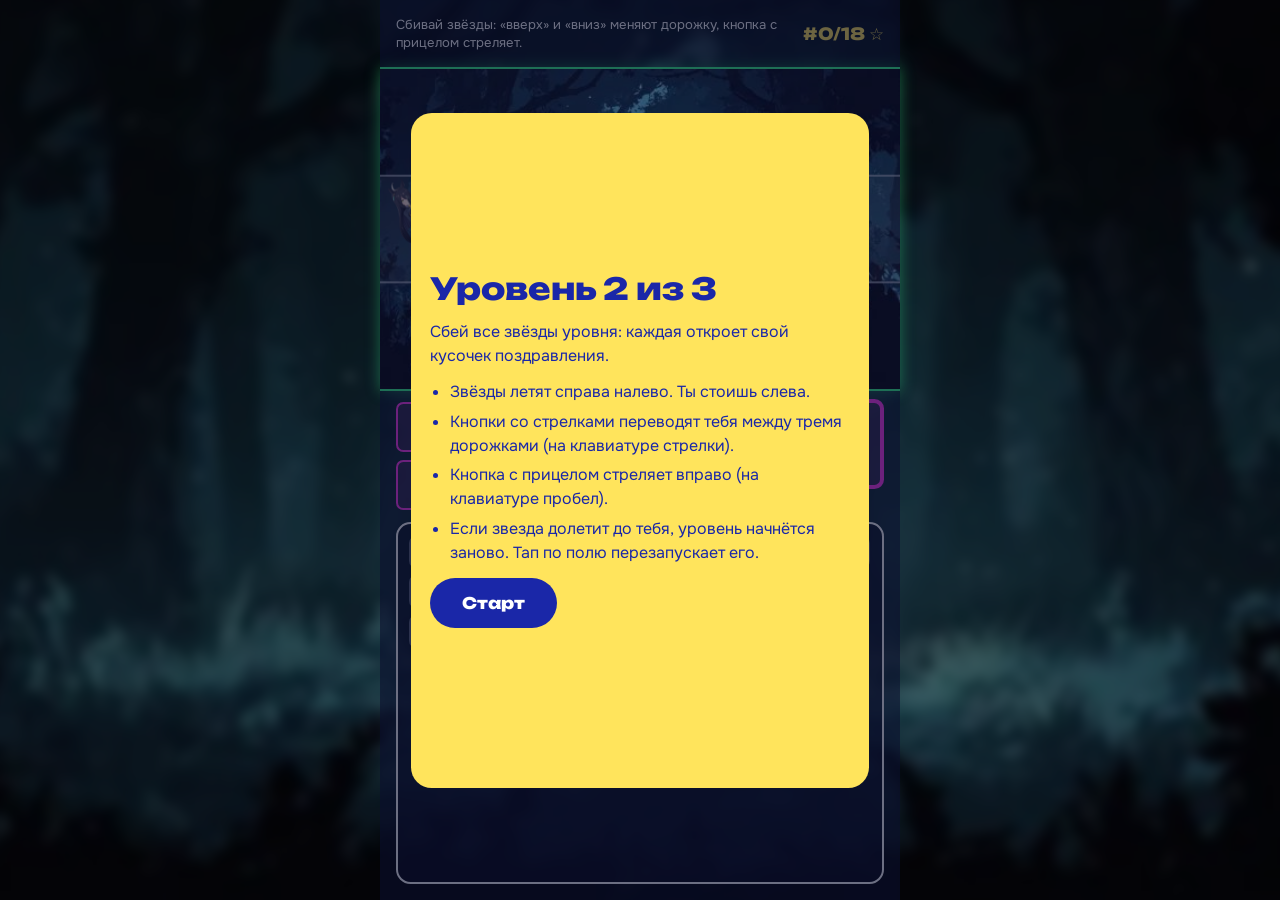
==== level2.html @ eef908d8 "added main topic of project" ====
<!doctype html>
<html lang="ru">
  <head>
    <meta charset="UTF-8" />
    <meta
      name="viewport"
      content="width=device-width, initial-scale=1.0, maximum-scale=1.0, user-scalable=no"
    />
    <title>Уровень 2 — с днём рождения!</title>
    <link rel="preconnect" href="https://fonts.googleapis.com" />
    <link rel="preconnect" href="https://fonts.gstatic.com" crossorigin />
    <link
      href="https://fonts.googleapis.com/css2?family=Onest:wght@400;500;600&family=Unbounded:wght@600;800&display=swap"
      rel="stylesheet"
    />
    <link rel="stylesheet" href="css/style.css" />
  </head>
  <body data-level="2" data-from="7" data-to="12" data-next="level3.html">
    <div class="bg" style="background-image: url('assets/bg2.jpg')"></div>

    <div class="app" id="app">
      <!-- Шапка: инструкция и счётчик -->
      <header class="top">
        <p class="top__guide">Сбивай звёзды: «вверх» и «вниз» меняют дорожку, кнопка с прицелом стреляет.</p>
        <div class="top__count">#<span id="count">0</span>/<span id="total">18</span> ☆</div>
      </header>

      <!-- Игровое поле -->
      <div class="field" id="field" style="background-image: url('assets/bg2.jpg')">
        <canvas id="canvas"></canvas>
        <div class="over" id="over" hidden>
          <h2 class="over__title">Игра окончена</h2>
          <p>Звезда долетела до тебя. Тапни по полю, чтобы начать уровень заново.</p>
        </div>
      </div>

      <!-- Управление -->
      <div class="controls" id="controls">
        <div class="controls__move">
          <button class="pad pad--move" id="upBtn" type="button" aria-label="Вверх"><svg viewBox="0 0 24 24" aria-hidden="true"><path d="M12 3 L3 14 H9 V21 H15 V14 H21 Z" fill="currentColor"/></svg></button>
          <button class="pad pad--move" id="downBtn" type="button" aria-label="Вниз"><svg viewBox="0 0 24 24" aria-hidden="true"><path d="M12 21 L3 10 H9 V3 H15 V10 H21 Z" fill="currentColor"/></svg></button>
        </div>
        <button class="pad pad--fire" id="fireBtn" type="button" aria-label="Огонь"><svg viewBox="0 0 24 24" aria-hidden="true" fill="none" stroke="currentColor" stroke-width="2" stroke-linecap="round"><circle cx="12" cy="12" r="6.5"/><path d="M12 2v6M12 16v6M2 12h6M16 12h6"/><circle cx="12" cy="12" r="1.2" fill="currentColor"/></svg></button>
      </div>

      <!-- Собранные фрагменты поздравления -->
      <section class="panel" aria-label="Фрагменты поздравления">
        <ol class="chips" id="chips"></ol>
      </section>

      <!-- Правила -->
      <div class="backdrop" id="rules">
        <div class="modal" role="dialog" aria-modal="true" aria-labelledby="rulesTitle">
          <h1 class="modal__title" id="rulesTitle">Уровень 2 из 3</h1>
          <p>Сбей все звёзды уровня: каждая откроет свой кусочек поздравления.</p>
          <ul class="modal__list">
            <li>Звёзды летят справа налево. Ты стоишь слева.</li>
            <li>Кнопки со стрелками переводят тебя между тремя дорожками (на клавиатуре стрелки).</li>
            <li>Кнопка с прицелом стреляет вправо (на клавиатуре пробел).</li>
            <li>Если звезда долетит до тебя, уровень начнётся заново. Тап по полю перезапускает его.</li>
          </ul>
          <button class="btn" id="startBtn" type="button">Старт</button>
        </div>
      </div>

      <div class="dim"></div>
    <div class="done" id="done">
      <h2 class="done__title">Уровень 2 пройден!</h2>
      <a class="btn" id="nextBtn" href="level3.html">Следующий уровень</a>
    </div>
    </div>

    <script src="js/fragments.js"></script>
    <script src="js/game.js"></script>
  </body>
</html>
---- css/style.css ----
:root {
  --night: #0b1030;
  --line: #3dff8f; /* границы игрового поля */
  --pad: #ff3df0; /* кнопки управления */
  --lemon: #ffe45c;
  --deep: #1a27a8;
  --white: #ffffff;

  --font-display: 'Unbounded', system-ui, sans-serif;
  --font-body: 'Onest', system-ui, sans-serif;
}

*,
*::before,
*::after {
  box-sizing: border-box;
}

[hidden] {
  display: none !important;
}

html,
body {
  height: 100%;
  margin: 0;
  overflow: hidden;
}

body {
  font-family: var(--font-body);
  font-size: 1rem;
  line-height: 1.5;
  color: var(--white);
  background: var(--night);
}

:focus-visible {
  outline: 3px solid var(--lemon);
  outline-offset: 3px;
}

/* ---------- Фон страницы (тот же, что у поля, но тёмный и размытый) ---------- */
.bg {
  position: fixed;
  inset: -12px;
  background-size: cover;
  background-position: center;
  filter: blur(6px) brightness(0.4);
}

/* ---------- Каркас: одна колонка, как на макете ---------- */
.app {
  position: relative;
  z-index: 1;
  display: flex;
  flex-direction: column;
  width: min(100%, 520px);
  height: 100dvh;
  margin: 0 auto;
}

.top {
  display: flex;
  align-items: center;
  justify-content: space-between;
  gap: 0.8rem;
  min-height: 4.2rem;
  padding: 0.6rem 1rem;
}

.top__guide {
  margin: 0;
  font-size: 0.82rem;
  line-height: 1.35;
}

.top__count {
  flex: none;
  font-family: var(--font-display);
  font-weight: 800;
  font-size: 1.05rem;
  color: var(--lemon);
  white-space: nowrap;
}

.field {
  position: relative;
  flex: 0 0 clamp(210px, 36dvh, 360px);
  overflow: hidden;
  background-size: cover;
  background-position: center;
  border-top: 2px solid var(--line);
  border-bottom: 2px solid var(--line);
  box-shadow: 0 0 14px rgba(61, 255, 143, 0.35);
}

#canvas {
  position: absolute;
  inset: 0;
  width: 100%;
  height: 100%;
  display: block;
}

/* ---------- Кнопки управления ---------- */
.controls {
  position: relative;
  z-index: 2;
  display: flex;
  align-items: flex-start;
  justify-content: space-between;
  padding: 0.7rem 1rem 0;
}

.controls__move {
  display: flex;
  flex-direction: column;
  gap: 0.5rem;
}

.pad {
  display: grid;
  place-items: center;
  color: var(--pad);
  background: rgba(255, 61, 240, 0.14);
  border: 2px solid var(--pad);
  cursor: pointer;
  touch-action: manipulation;
  user-select: none;
  -webkit-user-select: none;
  -webkit-tap-highlight-color: transparent;
}

.pad svg {
  width: 1.7rem;
  height: 1.7rem;
}

.pad:active {
  background: rgba(255, 61, 240, 0.4);
}

.pad--move {
  width: 5.2rem;
  height: 3.1rem;
  border-radius: 0.45rem;
}

.pad--fire {
  width: 5.6rem;
  height: 5.6rem;
  margin-top: -0.2rem;
  border-width: 4px;
  border-radius: 0.6rem;
}

.pad--fire svg {
  width: 3.2rem;
  height: 3.2rem;
}

/* ---------- Панель с фрагментами ---------- */
.panel {
  flex: 1;
  min-height: 0;
  margin: 0.8rem 1rem 1rem;
  padding: 0.7rem;
  overflow: auto;
  background: rgba(8, 10, 30, 0.5);
  border: 2px solid var(--white);
  border-radius: 0.9rem;
}

.chips {
  display: flex;
  flex-wrap: wrap;
  gap: 0.45rem;
  margin: 0;
  padding: 0;
  list-style: none;
}

.chip {
  padding: 0.3rem 0.6rem;
  font-size: 0.88rem;
  line-height: 1.35;
  color: #c4c9de;
  background: rgba(160, 165, 190, 0.25);
  border: 2px solid rgba(200, 205, 225, 0.5);
  border-radius: 0.45rem;
  transition: background 0.25s ease, color 0.25s ease;
}

.chip--empty {
  min-width: 2.8rem;
  text-align: center;
  opacity: 0.75;
}

.chip--open {
  color: var(--white);
  background: rgba(255, 255, 255, 0.14);
}

.chip--open b {
  margin-right: 0.35rem;
  color: var(--lemon);
}

.chip--new {
  color: var(--deep);
  background: var(--lemon);
  border-color: var(--lemon);
  animation: chip-in 0.25s ease-out;
}

.chip--new b {
  color: var(--deep);
}

@keyframes chip-in {
  from {
    transform: scale(0.85);
  }
  to {
    transform: scale(1);
  }
}

/* ---------- Game Over ---------- */
.over {
  position: absolute;
  inset: 0;
  z-index: 4;
  display: grid;
  place-content: center;
  gap: 0.4rem;
  padding: 1rem;
  text-align: center;
  background: rgba(11, 16, 48, 0.75);
  cursor: pointer;
}

.over__title {
  margin: 0;
  font-family: var(--font-display);
  font-weight: 800;
  font-size: 1.5rem;
  color: var(--pad);
}

.over p {
  margin: 0;
  font-size: 0.95rem;
}

/* ---------- Окно с правилами ---------- */
.backdrop {
  position: absolute;
  inset: 0;
  z-index: 20;
  display: grid;
  place-items: center;
  background: rgba(11, 16, 48, 0.6);
}

.modal {
  display: flex;
  flex-direction: column;
  align-items: flex-start;
  justify-content: center;
  gap: 0.8rem;
  width: 88%;
  height: 75%;
  padding: 1.2rem;
  overflow: auto;
  color: var(--deep);
  background: var(--lemon);
  border-radius: 1.3rem;
}

.modal p {
  margin: 0;
}

.modal__title {
  margin: 0;
  font-family: var(--font-display);
  font-weight: 800;
  font-size: clamp(1.3rem, 6vw, 1.9rem);
  line-height: 1.15;
}

.modal__list {
  margin: 0;
  padding-left: 1.2rem;
}

.modal__list li + li {
  margin-top: 0.35rem;
}

.btn {
  padding: 0.95rem 2rem;
  font-family: var(--font-display);
  font-weight: 800;
  font-size: 1rem;
  color: var(--white);
  text-decoration: none;
  background: var(--deep);
  border: 0;
  border-radius: 999px;
  cursor: pointer;
  touch-action: manipulation;
}

.btn:active {
  transform: translateY(2px);
}

/* ---------- Конец уровня и финал ---------- */
.dim {
  position: absolute;
  inset: 0;
  z-index: 21;
  background: rgba(0, 0, 0, 0.3);
  opacity: 0;
  pointer-events: none;
  transition: opacity 0.6s ease;
}

.is-done .dim,
.is-win .dim {
  opacity: 1;
}

.is-done .controls,
.is-win .controls {
  visibility: hidden;
}

.done {
  position: absolute;
  inset: 0;
  z-index: 22;
  display: grid;
  place-content: center;
  justify-items: center;
  gap: 1rem;
  padding: 1.5rem;
  text-align: center;
  opacity: 0;
  pointer-events: none;
  transition: opacity 0.5s ease 0.3s;
}

.is-done .done {
  opacity: 1;
  pointer-events: auto;
}

.done__title {
  margin: 0;
  font-family: var(--font-display);
  font-weight: 800;
  font-size: clamp(1.6rem, 7vw, 2.3rem);
  line-height: 1.15;
  color: var(--lemon);
  text-shadow: 0 2px 12px rgba(0, 0, 0, 0.6);
}

.done .btn {
  background: var(--pad);
  color: var(--night);
}

.win {
  position: absolute;
  inset: 0;
  z-index: 23;
  opacity: 0;
  pointer-events: none;
  transition: opacity 1s ease 0.7s;
}

.is-win .win {
  opacity: 1;
  pointer-events: auto;
}

.win__bg {
  position: absolute;
  inset: 0;
  background: radial-gradient(ellipse at 70% 85%, #4a2fb0 0%, var(--night) 70%);
}

.win__content {
  position: relative;
  display: flex;
  flex-direction: column;
  height: 100%;
}

.win__text {
  flex: 1;
  min-height: 0;
  padding: 1.2rem 1.2rem 0.5rem;
  overflow: auto;
}

.win__title {
  margin: 0 0 1rem;
  font-family: var(--font-display);
  font-weight: 800;
  font-size: clamp(1.9rem, 9vw, 2.9rem);
  line-height: 1.1;
  color: var(--lemon);
}

.win__message {
  margin: 0;
  font-size: 1.05rem;
  line-height: 1.7;
}

.dragon {
  flex: none;
  align-self: flex-end;
  width: min(82%, 420px);
  margin: 0 2% 1%;
  transform-origin: 70% 90%;
  animation: sway 4s ease-in-out infinite;
}

.dragon svg {
  display: block;
  width: 100%;
  height: auto;
  max-height: 36dvh;
}

#wing {
  transform-box: fill-box;
  transform-origin: 15% 100%;
  animation: flap 1.8s ease-in-out infinite;
}

.fire {
  position: absolute;
  inset: 0;
  width: 100%;
  height: 100%;
  pointer-events: none;
}

@keyframes sway {
  0%,
  100% {
    transform: translateY(0) rotate(-2deg);
  }
  50% {
    transform: translateY(-10px) rotate(2deg);
  }
}

@keyframes flap {
  0%,
  100% {
    transform: rotate(-5deg);
  }
  50% {
    transform: rotate(9deg);
  }
}

@media (prefers-reduced-motion: reduce) {
  .dragon,
  #wing,
  .chip--new {
    animation: none;
  }
}
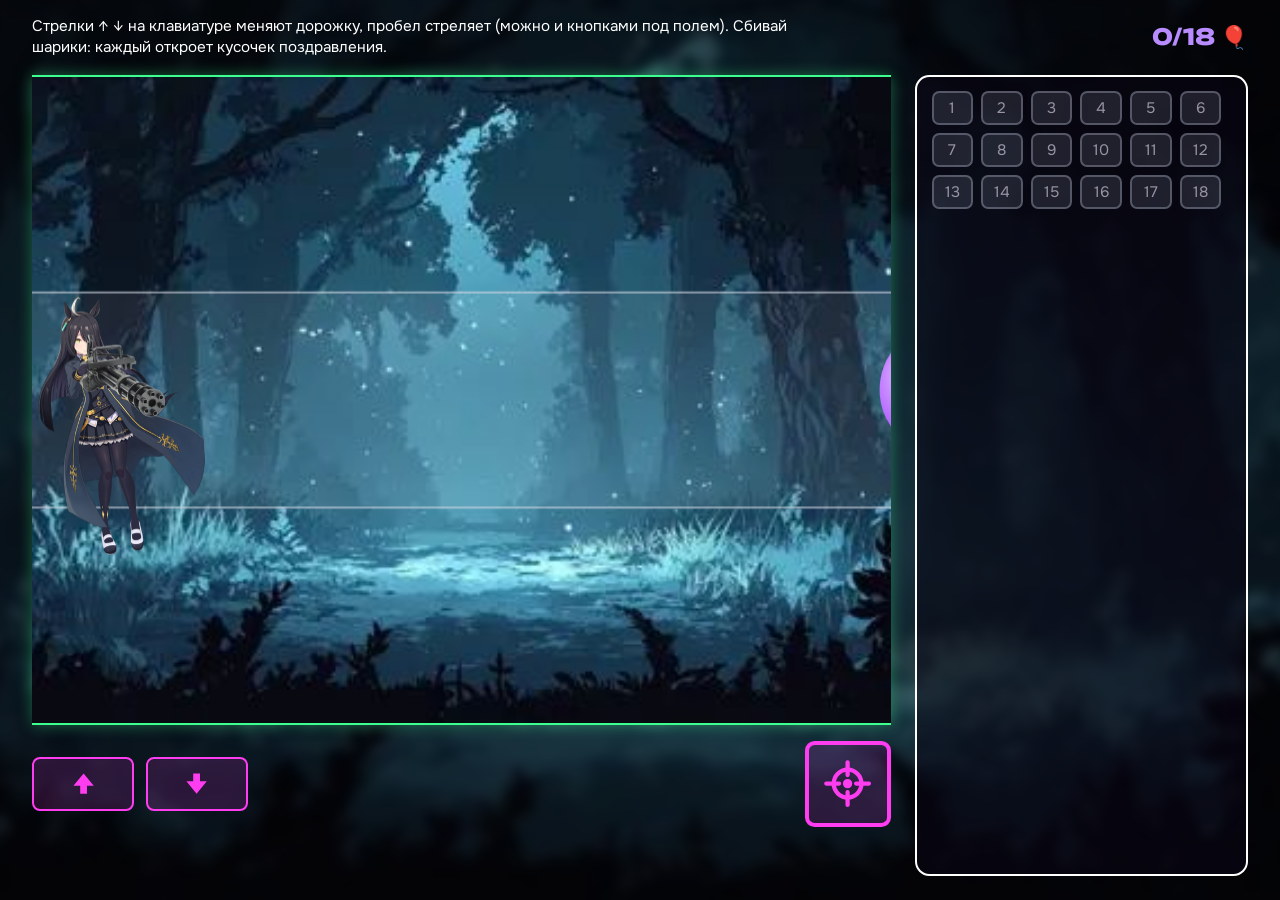
==== commit cfd5f214: "realised all idea of project" ====
--- a/level2.html
+++ b/level2.html
@@ -2,10 +2,7 @@
 <html lang="ru">
   <head>
     <meta charset="UTF-8" />
-    <meta
-      name="viewport"
-      content="width=device-width, initial-scale=1.0, maximum-scale=1.0, user-scalable=no"
-    />
+    <meta name="viewport" content="width=device-width, initial-scale=1.0" />
     <title>Уровень 2 — с днём рождения!</title>
     <link rel="preconnect" href="https://fonts.googleapis.com" />
     <link rel="preconnect" href="https://fonts.gstatic.com" crossorigin />
@@ -21,8 +18,8 @@
     <div class="app" id="app">
       <!-- Шапка: инструкция и счётчик -->
       <header class="top">
-        <p class="top__guide">Сбивай звёзды: «вверх» и «вниз» меняют дорожку, кнопка с прицелом стреляет.</p>
-        <div class="top__count">#<span id="count">0</span>/<span id="total">18</span> ☆</div>
+        <p class="top__guide">Стрелки ↑ ↓ на клавиатуре меняют дорожку, пробел стреляет (можно и кнопками под полем). Сбивай шарики: каждый откроет кусочек поздравления.</p>
+        <div class="top__count"><span id="count">0</span>/<span id="total">18</span> 🎈</div>
       </header>
 
       <!-- Игровое поле -->
@@ -30,7 +27,7 @@
         <canvas id="canvas"></canvas>
         <div class="over" id="over" hidden>
           <h2 class="over__title">Игра окончена</h2>
-          <p>Звезда долетела до тебя. Тапни по полю, чтобы начать уровень заново.</p>
+          <p>Шарик долетел до тебя. Тапни по полю, чтобы начать уровень заново.</p>
         </div>
       </div>
 
@@ -48,20 +45,6 @@
         <ol class="chips" id="chips"></ol>
       </section>
 
-      <!-- Правила -->
-      <div class="backdrop" id="rules">
-        <div class="modal" role="dialog" aria-modal="true" aria-labelledby="rulesTitle">
-          <h1 class="modal__title" id="rulesTitle">Уровень 2 из 3</h1>
-          <p>Сбей все звёзды уровня: каждая откроет свой кусочек поздравления.</p>
-          <ul class="modal__list">
-            <li>Звёзды летят справа налево. Ты стоишь слева.</li>
-            <li>Кнопки со стрелками переводят тебя между тремя дорожками (на клавиатуре стрелки).</li>
-            <li>Кнопка с прицелом стреляет вправо (на клавиатуре пробел).</li>
-            <li>Если звезда долетит до тебя, уровень начнётся заново. Тап по полю перезапускает его.</li>
-          </ul>
-          <button class="btn" id="startBtn" type="button">Старт</button>
-        </div>
-      </div>
 
       <div class="dim"></div>
     <div class="done" id="done">
--- a/css/style.css
+++ b/css/style.css
@@ -1,9 +1,9 @@
 :root {
-  --night: #0b1030;
+  --black: #0a0612;
+  --purple: #b88cff; /* акцент вместо жёлтого */
+  --hub-bg: #8c53f2; /* фон карточки главной страницы */
   --line: #3dff8f; /* границы игрового поля */
   --pad: #ff3df0; /* кнопки управления */
-  --lemon: #ffe45c;
-  --deep: #1a27a8;
   --white: #ffffff;
 
   --font-display: 'Unbounded', system-ui, sans-serif;
@@ -24,7 +24,6 @@
 body {
   height: 100%;
   margin: 0;
-  overflow: hidden;
 }
 
 body {
@@ -32,11 +31,11 @@
   font-size: 1rem;
   line-height: 1.5;
   color: var(--white);
-  background: var(--night);
+  background: var(--black);
 }
 
 :focus-visible {
-  outline: 3px solid var(--lemon);
+  outline: 3px solid var(--purple);
   outline-offset: 3px;
 }
 
@@ -49,44 +48,53 @@
   filter: blur(6px) brightness(0.4);
 }
 
-/* ---------- Каркас: одна колонка, как на макете ---------- */
+/* ---------- Каркас: поле слева, фрагменты справа ---------- */
 .app {
   position: relative;
   z-index: 1;
-  display: flex;
-  flex-direction: column;
-  width: min(100%, 520px);
+  display: grid;
+  grid-template-columns: minmax(0, 1fr) clamp(280px, 26vw, 400px);
+  grid-template-rows: auto auto 1fr;
+  column-gap: 1.5rem;
+  width: min(100%, 1500px);
+  height: 100vh;
   height: 100dvh;
+  min-height: 600px;
   margin: 0 auto;
+  padding: 0 2rem 1.5rem;
 }
 
 .top {
+  grid-column: 1 / -1;
   display: flex;
   align-items: center;
   justify-content: space-between;
-  gap: 0.8rem;
-  min-height: 4.2rem;
-  padding: 0.6rem 1rem;
+  gap: 1.5rem;
+  padding: 1rem 0;
 }
 
 .top__guide {
-  margin: 0;
-  font-size: 0.82rem;
-  line-height: 1.35;
+  max-width: 48rem;
+  margin: 0;
+  font-size: 0.95rem;
+  line-height: 1.4;
 }
 
 .top__count {
   flex: none;
   font-family: var(--font-display);
   font-weight: 800;
-  font-size: 1.05rem;
-  color: var(--lemon);
+  font-size: 1.4rem;
+  color: var(--purple);
   white-space: nowrap;
 }
 
 .field {
   position: relative;
-  flex: 0 0 clamp(210px, 36dvh, 360px);
+  grid-column: 1;
+  grid-row: 2;
+  height: clamp(320px, calc(100vh - 250px), 760px);
+  height: clamp(320px, calc(100dvh - 250px), 760px);
   overflow: hidden;
   background-size: cover;
   background-position: center;
@@ -105,18 +113,18 @@
 
 /* ---------- Кнопки управления ---------- */
 .controls {
-  position: relative;
-  z-index: 2;
-  display: flex;
-  align-items: flex-start;
+  grid-column: 1;
+  grid-row: 3;
+  align-self: start;
+  display: flex;
+  align-items: center;
   justify-content: space-between;
-  padding: 0.7rem 1rem 0;
+  padding-top: 1rem;
 }
 
 .controls__move {
   display: flex;
-  flex-direction: column;
-  gap: 0.5rem;
+  gap: 0.7rem;
 }
 
 .pad {
@@ -137,20 +145,23 @@
   height: 1.7rem;
 }
 
+.pad:hover {
+  background: rgba(255, 61, 240, 0.28);
+}
+
 .pad:active {
-  background: rgba(255, 61, 240, 0.4);
+  background: rgba(255, 61, 240, 0.45);
 }
 
 .pad--move {
-  width: 5.2rem;
-  height: 3.1rem;
-  border-radius: 0.45rem;
+  width: 6.4rem;
+  height: 3.4rem;
+  border-radius: 0.5rem;
 }
 
 .pad--fire {
-  width: 5.6rem;
-  height: 5.6rem;
-  margin-top: -0.2rem;
+  width: 5.4rem;
+  height: 5.4rem;
   border-width: 4px;
   border-radius: 0.6rem;
 }
@@ -162,12 +173,12 @@
 
 /* ---------- Панель с фрагментами ---------- */
 .panel {
-  flex: 1;
+  grid-column: 2;
+  grid-row: 2 / 4;
   min-height: 0;
-  margin: 0.8rem 1rem 1rem;
-  padding: 0.7rem;
+  padding: 0.9rem;
   overflow: auto;
-  background: rgba(8, 10, 30, 0.5);
+  background: rgba(10, 6, 20, 0.55);
   border: 2px solid var(--white);
   border-radius: 0.9rem;
 }
@@ -175,25 +186,25 @@
 .chips {
   display: flex;
   flex-wrap: wrap;
-  gap: 0.45rem;
+  gap: 0.5rem;
   margin: 0;
   padding: 0;
   list-style: none;
 }
 
 .chip {
-  padding: 0.3rem 0.6rem;
-  font-size: 0.88rem;
+  padding: 0.3rem 0.65rem;
+  font-size: 0.95rem;
   line-height: 1.35;
-  color: #c4c9de;
-  background: rgba(160, 165, 190, 0.25);
-  border: 2px solid rgba(200, 205, 225, 0.5);
+  color: #c9c4d6;
+  background: rgba(160, 165, 190, 0.22);
+  border: 2px solid rgba(200, 205, 225, 0.45);
   border-radius: 0.45rem;
   transition: background 0.25s ease, color 0.25s ease;
 }
 
 .chip--empty {
-  min-width: 2.8rem;
+  min-width: 2.6rem;
   text-align: center;
   opacity: 0.75;
 }
@@ -204,19 +215,19 @@
 }
 
 .chip--open b {
-  margin-right: 0.35rem;
-  color: var(--lemon);
+  margin-right: 0.4rem;
+  color: var(--purple);
 }
 
 .chip--new {
-  color: var(--deep);
-  background: var(--lemon);
-  border-color: var(--lemon);
+  color: var(--black);
+  background: var(--purple);
+  border-color: var(--purple);
   animation: chip-in 0.25s ease-out;
 }
 
 .chip--new b {
-  color: var(--deep);
+  color: var(--black);
 }
 
 @keyframes chip-in {
@@ -235,10 +246,10 @@
   z-index: 4;
   display: grid;
   place-content: center;
-  gap: 0.4rem;
+  gap: 0.5rem;
   padding: 1rem;
   text-align: center;
-  background: rgba(11, 16, 48, 0.75);
+  background: rgba(10, 6, 20, 0.75);
   cursor: pointer;
 }
 
@@ -246,82 +257,114 @@
   margin: 0;
   font-family: var(--font-display);
   font-weight: 800;
-  font-size: 1.5rem;
+  font-size: 2rem;
   color: var(--pad);
 }
 
 .over p {
   margin: 0;
-  font-size: 0.95rem;
-}
-
-/* ---------- Окно с правилами ---------- */
-.backdrop {
-  position: absolute;
-  inset: 0;
-  z-index: 20;
-  display: grid;
-  place-items: center;
-  background: rgba(11, 16, 48, 0.6);
-}
-
-.modal {
-  display: flex;
-  flex-direction: column;
-  align-items: flex-start;
-  justify-content: center;
-  gap: 0.8rem;
-  width: 88%;
-  height: 75%;
-  padding: 1.2rem;
-  overflow: auto;
-  color: var(--deep);
-  background: var(--lemon);
-  border-radius: 1.3rem;
-}
-
-.modal p {
-  margin: 0;
-}
-
-.modal__title {
-  margin: 0;
-  font-family: var(--font-display);
-  font-weight: 800;
-  font-size: clamp(1.3rem, 6vw, 1.9rem);
-  line-height: 1.15;
-}
-
-.modal__list {
-  margin: 0;
-  padding-left: 1.2rem;
-}
-
-.modal__list li + li {
-  margin-top: 0.35rem;
-}
-
+  font-size: 1.05rem;
+}
+
+/* ---------- Кнопки ---------- */
 .btn {
+  display: inline-block;
   padding: 0.95rem 2rem;
   font-family: var(--font-display);
   font-weight: 800;
   font-size: 1rem;
   color: var(--white);
   text-decoration: none;
-  background: var(--deep);
+  background: var(--black);
   border: 0;
   border-radius: 999px;
   cursor: pointer;
-  touch-action: manipulation;
+  transition: transform 0.15s ease;
+}
+
+.btn:hover {
+  transform: translateY(-2px);
 }
 
 .btn:active {
-  transform: translateY(2px);
+  transform: translateY(1px);
+}
+
+/* ---------- Главная страница (хаб) ---------- */
+.hub {
+  position: relative;
+  z-index: 1;
+  display: flex;
+  align-items: center;
+  justify-content: center;
+  width: 100%;
+  min-height: 100vh;
+  min-height: 100dvh;
+  padding: 2rem;
+}
+
+.hub__card {
+  display: grid;
+  grid-template-columns: minmax(0, 1fr) auto;
+  align-items: center;
+  gap: 1rem 2.5rem;
+  width: min(100%, 980px);
+  margin: 0 auto;
+  padding: clamp(1.5rem, 4vw, 3rem);
+  color: var(--black);
+  background: var(--hub-bg);
+  border-radius: 1.6rem;
+}
+
+.hub__text {
+  display: flex;
+  flex-direction: column;
+  align-items: center;
+  gap: 1rem;
+  text-align: center;
+}
+
+.hub__text p {
+  margin: 0;
+  font-size: 1.1rem;
+}
+
+.hub__title {
+  margin: 0;
+  font-family: var(--font-display);
+  font-weight: 800;
+  font-size: clamp(1.8rem, 3.6vw, 2.8rem);
+  line-height: 1.15;
+}
+
+.hub__subtitle {
+  margin: 0.3rem 0 0;
+  font-family: var(--font-display);
+  font-weight: 600;
+  font-size: 1.15rem;
+}
+
+.hub__list {
+  max-width: 34rem;
+  margin: 0;
+  padding-left: 1.3rem;
+  font-size: 1.05rem;
+  text-align: left;
+}
+
+.hub__list li + li {
+  margin-top: 0.45rem;
+}
+
+.hub__hero {
+  display: block;
+  width: auto;
+  height: clamp(260px, 52vh, 460px);
 }
 
 /* ---------- Конец уровня и финал ---------- */
 .dim {
-  position: absolute;
+  position: fixed;
   inset: 0;
   z-index: 21;
   background: rgba(0, 0, 0, 0.3);
@@ -341,13 +384,13 @@
 }
 
 .done {
-  position: absolute;
+  position: fixed;
   inset: 0;
   z-index: 22;
   display: grid;
   place-content: center;
   justify-items: center;
-  gap: 1rem;
+  gap: 1.2rem;
   padding: 1.5rem;
   text-align: center;
   opacity: 0;
@@ -364,21 +407,22 @@
   margin: 0;
   font-family: var(--font-display);
   font-weight: 800;
-  font-size: clamp(1.6rem, 7vw, 2.3rem);
+  font-size: clamp(2rem, 4vw, 3rem);
   line-height: 1.15;
-  color: var(--lemon);
+  color: var(--purple);
   text-shadow: 0 2px 12px rgba(0, 0, 0, 0.6);
 }
 
 .done .btn {
+  color: var(--black);
   background: var(--pad);
-  color: var(--night);
 }
 
 .win {
-  position: absolute;
+  position: fixed;
   inset: 0;
   z-index: 23;
+  overflow: auto;
   opacity: 0;
   pointer-events: none;
   transition: opacity 1s ease 0.7s;
@@ -389,69 +433,60 @@
   pointer-events: auto;
 }
 
+/* тот же тёмный размытый фон, что и у остальных экранов */
 .win__bg {
-  position: absolute;
-  inset: 0;
-  background: radial-gradient(ellipse at 70% 85%, #4a2fb0 0%, var(--night) 70%);
+  position: fixed;
+  inset: -12px;
+  background-size: cover;
+  background-position: center;
+  filter: blur(6px) brightness(0.4);
 }
 
 .win__content {
   position: relative;
-  display: flex;
-  flex-direction: column;
-  height: 100%;
-}
-
-.win__text {
-  flex: 1;
-  min-height: 0;
-  padding: 1.2rem 1.2rem 0.5rem;
-  overflow: auto;
-}
-
-.win__title {
-  margin: 0 0 1rem;
-  font-family: var(--font-display);
-  font-weight: 800;
-  font-size: clamp(1.9rem, 9vw, 2.9rem);
-  line-height: 1.1;
-  color: var(--lemon);
-}
-
-.win__message {
-  margin: 0;
-  font-size: 1.05rem;
-  line-height: 1.7;
-}
-
-.dragon {
-  flex: none;
-  align-self: flex-end;
-  width: min(82%, 420px);
-  margin: 0 2% 1%;
-  transform-origin: 70% 90%;
-  animation: sway 4s ease-in-out infinite;
-}
-
-.dragon svg {
-  display: block;
-  width: 100%;
-  height: auto;
-  max-height: 36dvh;
-}
-
-#wing {
-  transform-box: fill-box;
-  transform-origin: 15% 100%;
-  animation: flap 1.8s ease-in-out infinite;
-}
-
-.fire {
+  display: grid;
+  grid-template-columns: minmax(0, 1.7fr) minmax(0, 1fr);
+  align-items: center;
+  gap: 2.5rem;
+  width: min(100%, 1500px);
+  min-height: 100%;
+  margin: 0 auto;
+  padding: 2rem 3rem;
+}
+
+/* Сцена с «18» и драконом */
+.stage {
+  position: relative;
+  aspect-ratio: 3 / 2;
+  max-height: 80vh;
+  max-height: 80dvh;
+  overflow: hidden;
+  background-color: #0d0820;
+  background-size: cover;
+  background-position: left center;
+  border-top: 3px solid #a64dff;
+  border-bottom: 3px solid #a64dff;
+  box-shadow: 0 0 16px rgba(166, 77, 255, 0.5);
+}
+
+.blast {
   position: absolute;
   inset: 0;
   width: 100%;
   height: 100%;
+  z-index: 2;
   pointer-events: none;
+}
+
+.dragon {
+  position: absolute;
+  right: 2%;
+  bottom: 6%;
+  z-index: 1;
+  height: 64%;
+  width: auto;
+  transform-origin: 70% 90%;
+  animation: sway 4s ease-in-out infinite;
 }
 
 @keyframes sway {
@@ -464,20 +499,98 @@
   }
 }
 
-@keyframes flap {
-  0%,
-  100% {
-    transform: rotate(-5deg);
-  }
-  50% {
-    transform: rotate(9deg);
-  }
+.win__side {
+  display: flex;
+  flex-direction: column;
+  gap: 1rem;
+  min-height: 0;
+}
+
+.win__title {
+  margin: 0;
+  font-family: var(--font-display);
+  font-weight: 600;
+  font-size: clamp(1.4rem, 2.4vw, 2rem);
+  line-height: 1.2;
+  text-align: center;
+  color: var(--line);
+}
+
+.win__box {
+  max-height: 60vh;
+  max-height: 60dvh;
+  padding: 1rem 1.2rem;
+  overflow: auto;
+  background: rgba(10, 6, 20, 0.6);
+  border: 2px solid var(--white);
+  border-radius: 0.9rem;
+}
+
+.win__text p {
+  margin: 0 0 0.9rem;
+  font-size: 1.1rem;
+  line-height: 1.65;
+}
+
+.win__text .win__ps {
+  margin: 0;
+  color: #ffb3e6;
+  font-style: italic;
+}
+
+.win__footer {
+  margin: 0;
+  font-family: var(--font-display);
+  font-weight: 600;
+  font-size: clamp(1rem, 1.6vw, 1.3rem);
+  text-align: center;
+  color: var(--line);
 }
 
 @media (prefers-reduced-motion: reduce) {
   .dragon,
-  #wing,
   .chip--new {
     animation: none;
   }
 }
+
+/* ---------- Узкие окна: всё в одну колонку ---------- */
+@media (max-width: 820px) {
+  .app {
+    grid-template-columns: 1fr;
+    grid-template-rows: auto auto auto auto;
+    height: auto;
+    min-height: 100dvh;
+    padding: 0 1rem 1rem;
+  }
+
+  .top {
+    flex-direction: column;
+    align-items: flex-start;
+    gap: 0.4rem;
+  }
+
+  .field {
+    height: clamp(220px, 36dvh, 360px);
+  }
+
+  .panel {
+    grid-column: 1;
+    grid-row: 4;
+    max-height: 40dvh;
+    margin-top: 1rem;
+  }
+
+  .hub__card {
+    grid-template-columns: 1fr;
+  }
+
+  .hub__hero {
+    display: none;
+  }
+
+  .win__content {
+    grid-template-columns: 1fr;
+    padding: 1rem;
+  }
+}
